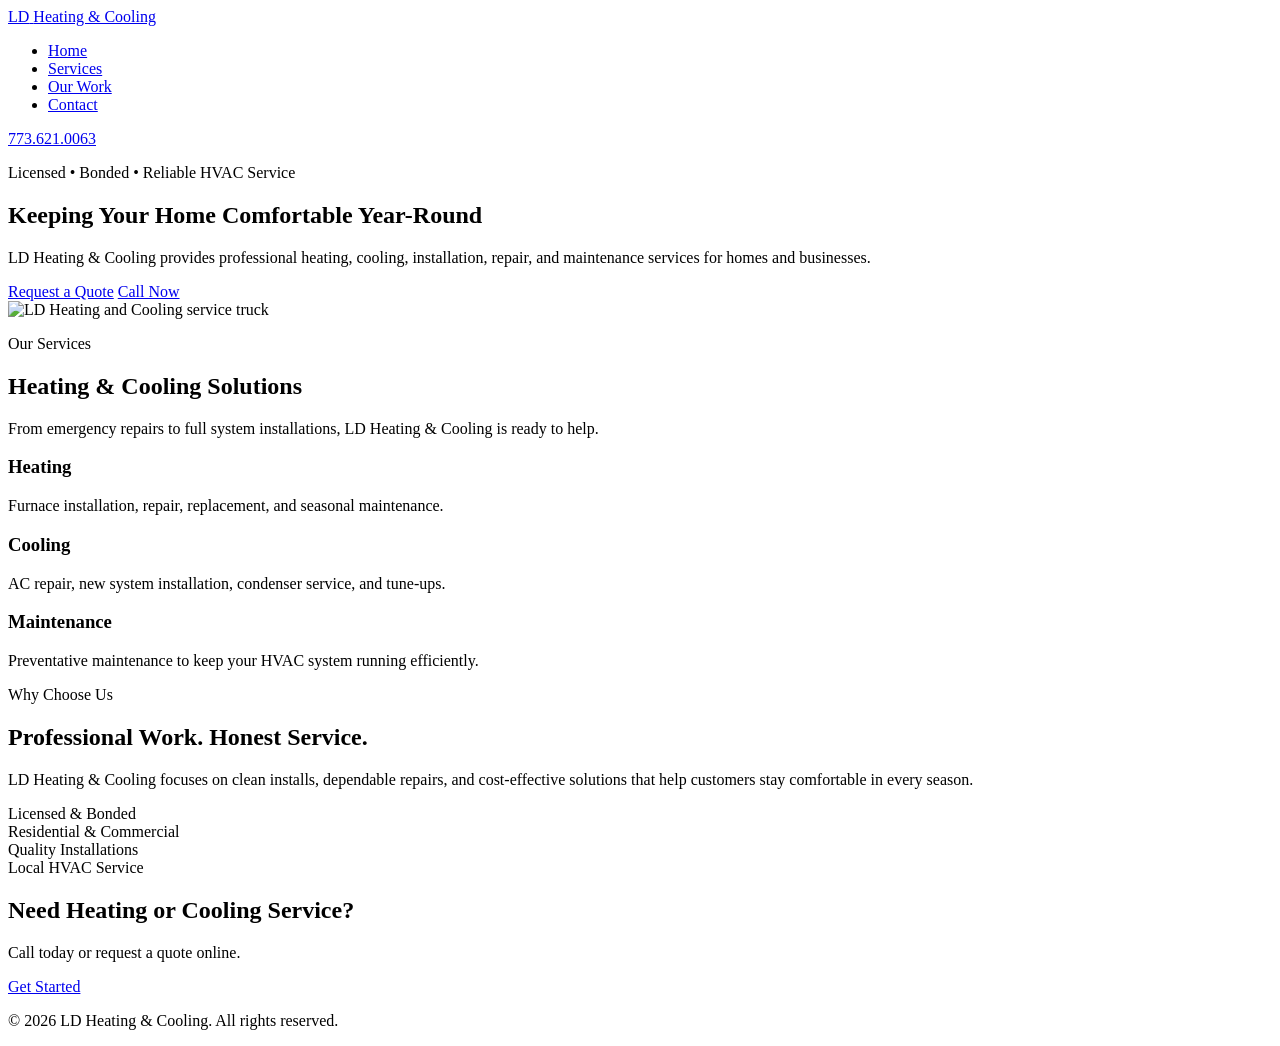
==== index.html @ 89678117 "starting up webpage" ====
<!DOCTYPE html>
<html lang="en">
<head>
  <meta charset="UTF-8">
  <meta name="viewport" content="width=device-width, initial-scale=1.0">
  <title>LD Heating & Cooling</title>
  <link rel="stylesheet" href="css/styles.css">
</head>

<body>
  <header class="site-header">
    <nav class="navbar">
      <a href="index.html" class="logo">
        <span class="logo-mark">LD</span>
        <span>Heating & Cooling</span>
      </a>

      <ul class="nav-links">
        <li><a href="index.html">Home</a></li>
        <li><a href="services.html">Services</a></li>
        <li><a href="gallery.html">Our Work</a></li>
        <li><a href="contact.html">Contact</a></li>
      </ul>

      <a href="tel:7736210063" class="nav-phone">773.621.0063</a>
    </nav>
  </header>

  <main>
    <section class="hero">
      <div class="hero-content">
        <p class="eyebrow">Licensed • Bonded • Reliable HVAC Service</p>
        <h1>Keeping Your Home Comfortable Year-Round</h1>
        <p>
          LD Heating & Cooling provides professional heating, cooling, installation,
          repair, and maintenance services for homes and businesses.
        </p>

        <div class="hero-buttons">
          <a href="contact.html" class="btn primary">Request a Quote</a>
          <a href="tel:7736210063" class="btn secondary">Call Now</a>
        </div>
      </div>

      <div class="hero-image">
        <img src="images/ld-truck.webp" alt="LD Heating and Cooling service truck">
      </div>
    </section>

    <section class="services-preview">
      <div class="section-heading">
        <p class="eyebrow">Our Services</p>
        <h2>Heating & Cooling Solutions</h2>
        <p>From emergency repairs to full system installations, LD Heating & Cooling is ready to help.</p>
      </div>

      <div class="service-grid">
        <article class="service-card">
          <h3>Heating</h3>
          <p>Furnace installation, repair, replacement, and seasonal maintenance.</p>
        </article>

        <article class="service-card">
          <h3>Cooling</h3>
          <p>AC repair, new system installation, condenser service, and tune-ups.</p>
        </article>

        <article class="service-card">
          <h3>Maintenance</h3>
          <p>Preventative maintenance to keep your HVAC system running efficiently.</p>
        </article>
      </div>
    </section>

    <section class="why-us">
      <div>
        <p class="eyebrow">Why Choose Us</p>
        <h2>Professional Work. Honest Service.</h2>
        <p>
          LD Heating & Cooling focuses on clean installs, dependable repairs,
          and cost-effective solutions that help customers stay comfortable in every season.
        </p>
      </div>

      <div class="why-list">
        <div>Licensed & Bonded</div>
        <div>Residential & Commercial</div>
        <div>Quality Installations</div>
        <div>Local HVAC Service</div>
      </div>
    </section>

    <section class="cta">
      <h2>Need Heating or Cooling Service?</h2>
      <p>Call today or request a quote online.</p>
      <a href="contact.html" class="btn primary">Get Started</a>
    </section>
  </main>

  <footer>
    <p>&copy; 2026 LD Heating & Cooling. All rights reserved.</p>
  </footer>
</body>
</html>
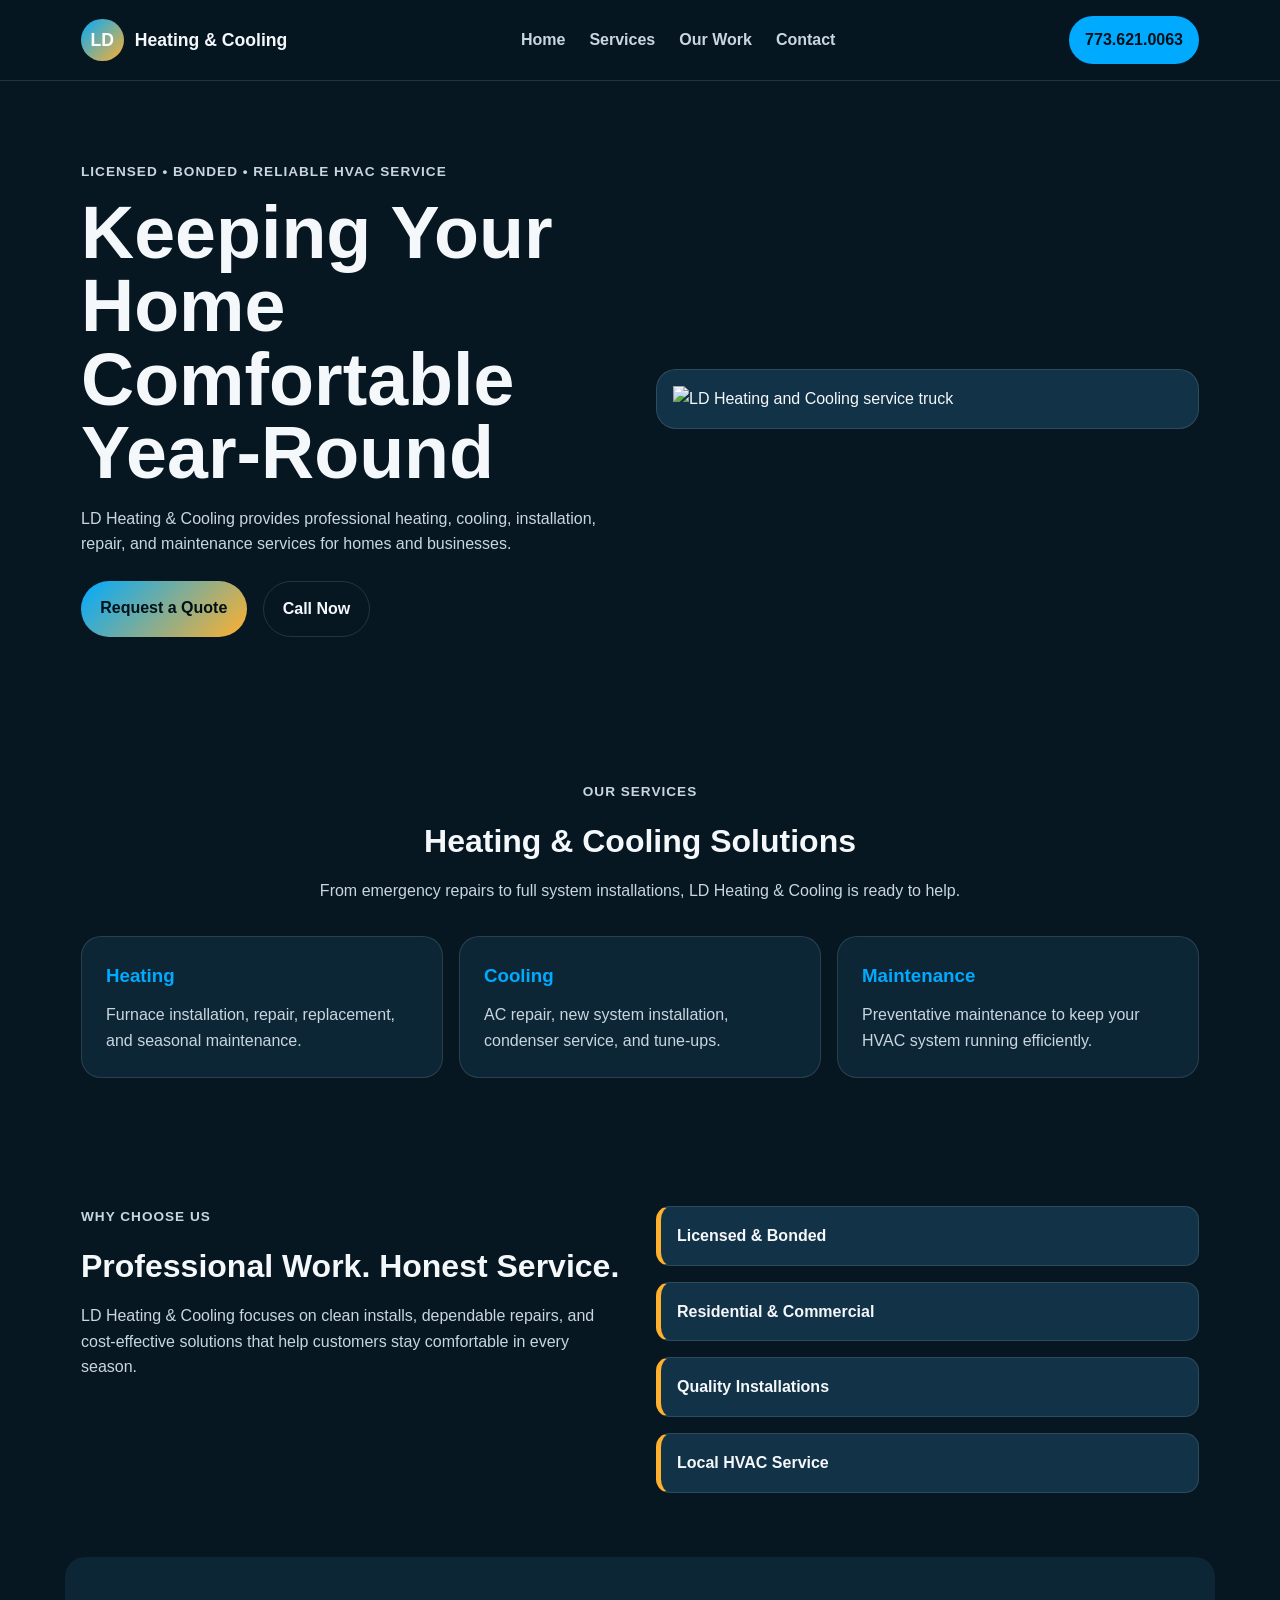
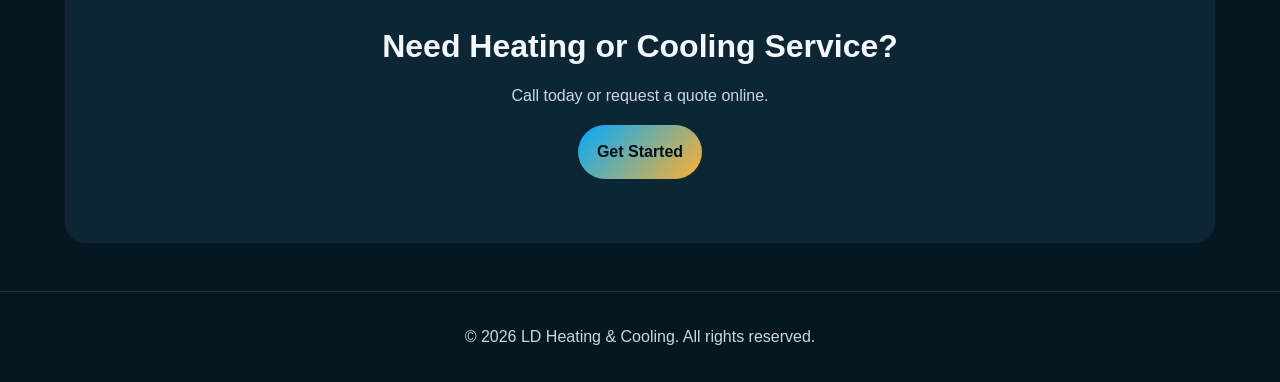
==== commit e358122f: "fixing index to connect to css" ====
--- a/index.html
+++ b/index.html
@@ -4,7 +4,7 @@
   <meta charset="UTF-8">
   <meta name="viewport" content="width=device-width, initial-scale=1.0">
   <title>LD Heating & Cooling</title>
-  <link rel="stylesheet" href="css/styles.css">
+  <link rel="stylesheet" href="styles.css">
 </head>
 
 <body>
--- a/styles.css
+++ b/styles.css
@@ -0,0 +1,277 @@
+* {
+  margin: 0;
+  padding: 0;
+  box-sizing: border-box;
+}
+
+:root {
+  --bg: #071722;
+  --bg-soft: #0d2636;
+  --panel: #123247;
+  --text: #f5f8fb;
+  --muted: #c9d6df;
+  --blue: #00aaff;
+  --orange: #ffb02e;
+  --red: #ff3b3b;
+  --border: rgba(255, 255, 255, 0.12);
+  --radius: 20px;
+  --max-width: 1150px;
+}
+
+body {
+  font-family: Arial, Helvetica, sans-serif;
+  background: var(--bg);
+  color: var(--text);
+  line-height: 1.6;
+}
+
+a {
+  color: inherit;
+  text-decoration: none;
+}
+
+img {
+  max-width: 100%;
+  display: block;
+}
+
+.site-header {
+  position: sticky;
+  top: 0;
+  z-index: 100;
+  background: rgba(7, 23, 34, 0.95);
+  border-bottom: 1px solid var(--border);
+}
+
+.navbar {
+  max-width: var(--max-width);
+  margin: 0 auto;
+  padding: 1rem;
+  display: flex;
+  align-items: center;
+  justify-content: space-between;
+  gap: 1rem;
+}
+
+.logo {
+  display: flex;
+  align-items: center;
+  gap: 0.7rem;
+  font-weight: 800;
+  font-size: 1.1rem;
+}
+
+.logo-mark {
+  background: linear-gradient(135deg, var(--blue), var(--orange));
+  color: #fff;
+  padding: 0.45rem 0.6rem;
+  border-radius: 50%;
+}
+
+.nav-links {
+  list-style: none;
+  display: flex;
+  gap: 1.5rem;
+}
+
+.nav-links a {
+  color: var(--muted);
+  font-weight: 600;
+}
+
+.nav-links a:hover {
+  color: var(--blue);
+}
+
+.nav-phone {
+  background: var(--blue);
+  color: #00111a;
+  padding: 0.7rem 1rem;
+  border-radius: 999px;
+  font-weight: 800;
+}
+
+.hero {
+  max-width: var(--max-width);
+  margin: 0 auto;
+  padding: 5rem 1rem;
+  display: grid;
+  grid-template-columns: 1fr 1fr;
+  gap: 2rem;
+  align-items: center;
+}
+
+.eyebrow {
+  color: var(--orange);
+  font-weight: 800;
+  text-transform: uppercase;
+  letter-spacing: 1px;
+  font-size: 0.85rem;
+  margin-bottom: 0.8rem;
+}
+
+.hero h1 {
+  font-size: clamp(2.4rem, 6vw, 4.6rem);
+  line-height: 1;
+  margin-bottom: 1rem;
+}
+
+.hero p {
+  color: var(--muted);
+  max-width: 600px;
+}
+
+.hero-buttons {
+  display: flex;
+  gap: 1rem;
+  margin-top: 1.5rem;
+  flex-wrap: wrap;
+}
+
+.btn {
+  display: inline-block;
+  padding: 0.9rem 1.2rem;
+  border-radius: 999px;
+  font-weight: 800;
+}
+
+.btn.primary {
+  background: linear-gradient(135deg, var(--blue), var(--orange));
+  color: #00111a;
+}
+
+.btn.secondary {
+  border: 1px solid var(--border);
+  color: var(--text);
+}
+
+.hero-image {
+  background: var(--panel);
+  border: 1px solid var(--border);
+  border-radius: var(--radius);
+  padding: 1rem;
+}
+
+.services-preview,
+.why-us,
+.cta {
+  max-width: var(--max-width);
+  margin: 0 auto;
+  padding: 4rem 1rem;
+}
+
+.section-heading {
+  text-align: center;
+  max-width: 700px;
+  margin: 0 auto 2rem;
+}
+
+.section-heading h2,
+.why-us h2,
+.cta h2 {
+  font-size: 2rem;
+  margin-bottom: 0.7rem;
+}
+
+.section-heading p,
+.why-us p,
+.cta p {
+  color: var(--muted);
+}
+
+.service-grid {
+  display: grid;
+  grid-template-columns: repeat(3, 1fr);
+  gap: 1rem;
+}
+
+.service-card {
+  background: var(--bg-soft);
+  border: 1px solid var(--border);
+  border-radius: var(--radius);
+  padding: 1.5rem;
+}
+
+.service-card h3 {
+  color: var(--blue);
+  margin-bottom: 0.7rem;
+}
+
+.service-card p {
+  color: var(--muted);
+}
+
+.why-us {
+  display: grid;
+  grid-template-columns: 1fr 1fr;
+  gap: 2rem;
+}
+
+.why-list {
+  display: grid;
+  gap: 1rem;
+}
+
+.why-list div {
+  background: var(--panel);
+  border: 1px solid var(--border);
+  border-left: 5px solid var(--orange);
+  border-radius: 14px;
+  padding: 1rem;
+  font-weight: 800;
+}
+
+.cta {
+  text-align: center;
+  background: var(--bg-soft);
+  border-radius: var(--radius);
+  margin-bottom: 3rem;
+}
+
+.cta .btn {
+  margin-top: 1rem;
+}
+
+footer {
+  text-align: center;
+  padding: 2rem 1rem;
+  border-top: 1px solid var(--border);
+  color: var(--muted);
+}
+
+@media (max-width: 800px) {
+  .navbar {
+    flex-wrap: wrap;
+  }
+
+  .nav-links {
+    width: 100%;
+    justify-content: center;
+    flex-wrap: wrap;
+    gap: 1rem;
+  }
+
+  .nav-phone {
+    width: 100%;
+    text-align: center;
+  }
+
+  .hero {
+    grid-template-columns: 1fr;
+    padding: 3rem 1rem;
+  }
+
+  .hero h1 {
+    font-size: 2.6rem;
+  }
+
+  .service-grid,
+  .why-us {
+    grid-template-columns: 1fr;
+  }
+
+  .hero-buttons .btn {
+    width: 100%;
+    text-align: center;
+  }
+}
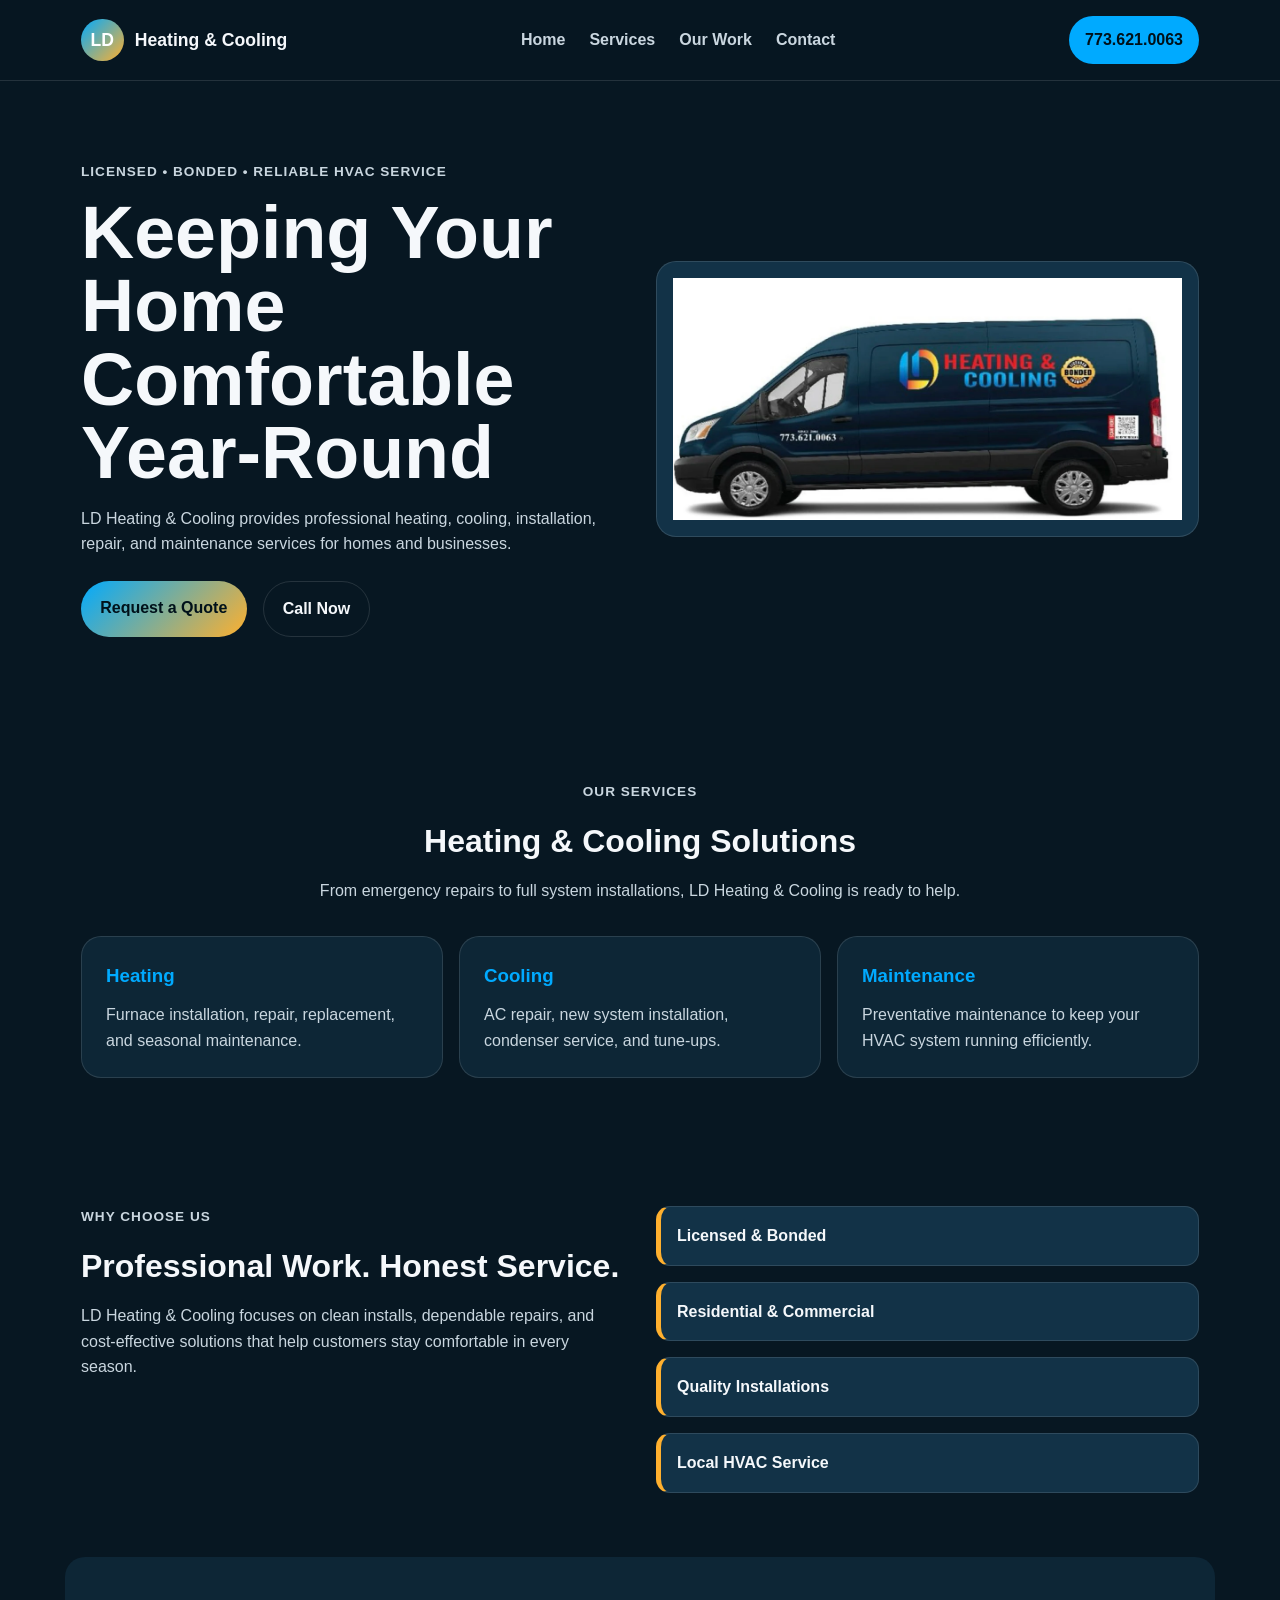
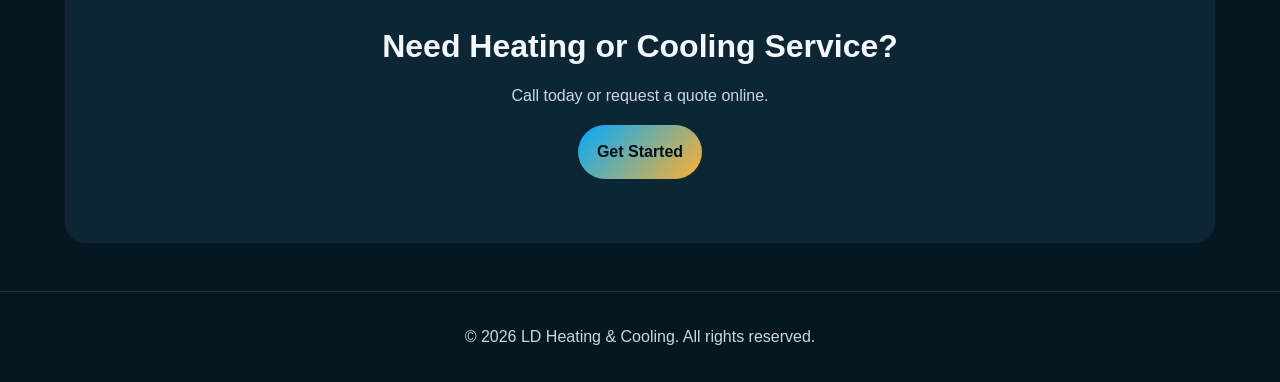
==== commit c5e52826: "adding images and images folder" ====
--- a/index.html
+++ b/index.html
@@ -43,7 +43,7 @@
       </div>
 
       <div class="hero-image">
-        <img src="images/ld-truck.webp" alt="LD Heating and Cooling service truck">
+        <img src="images/LDvan.webp" alt="LD Heating and Cooling service truck">
       </div>
     </section>
 
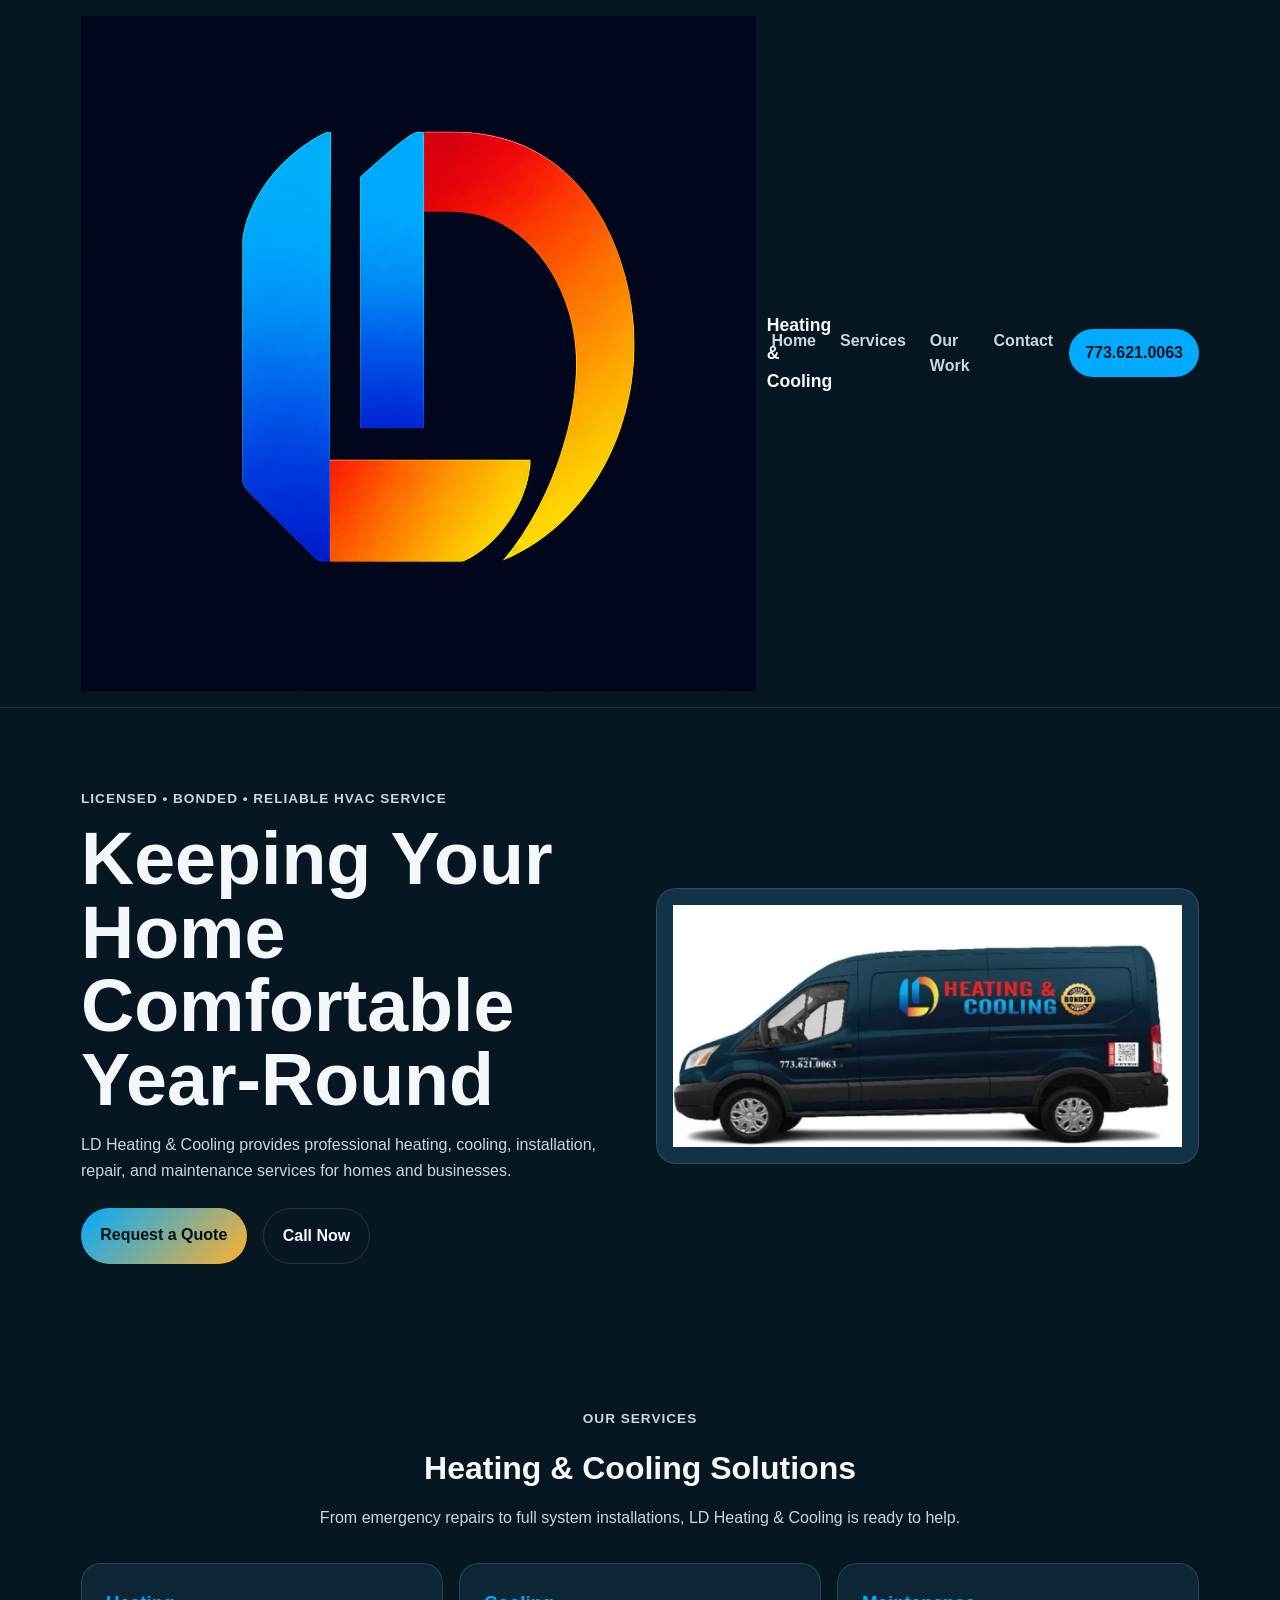
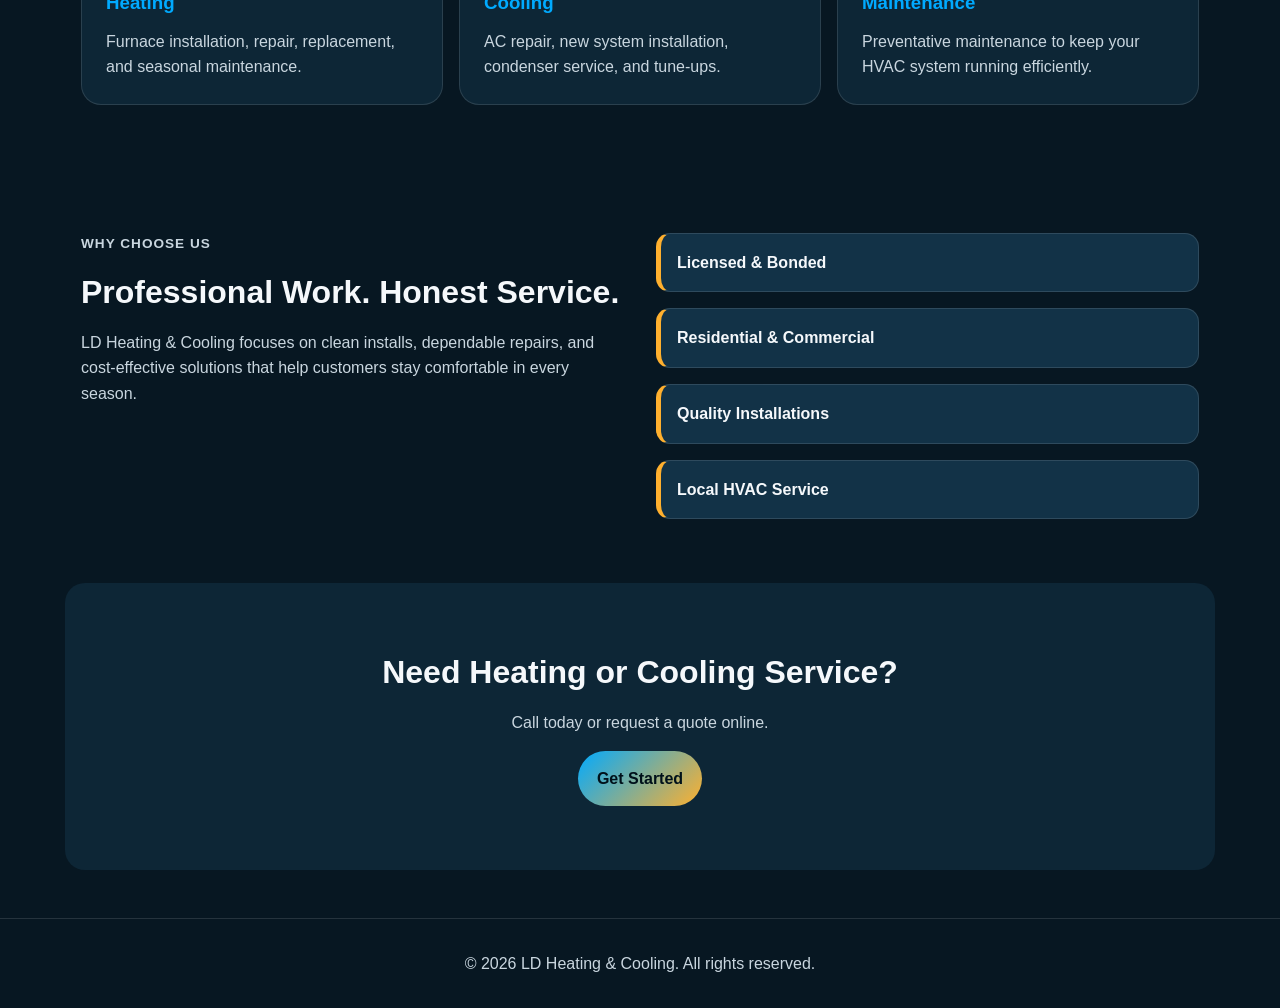
==== commit 27b3ec90: "adding LD logo" ====
--- a/index.html
+++ b/index.html
@@ -11,8 +11,8 @@
   <header class="site-header">
     <nav class="navbar">
       <a href="index.html" class="logo">
-        <span class="logo-mark">LD</span>
-        <span>Heating & Cooling</span>
+       <img src="images/LDLogo.png" alt="LD Heating and Cooling logo" class="logo-img">
+       <span>Heating & Cooling</span>
       </a>
 
       <ul class="nav-links">
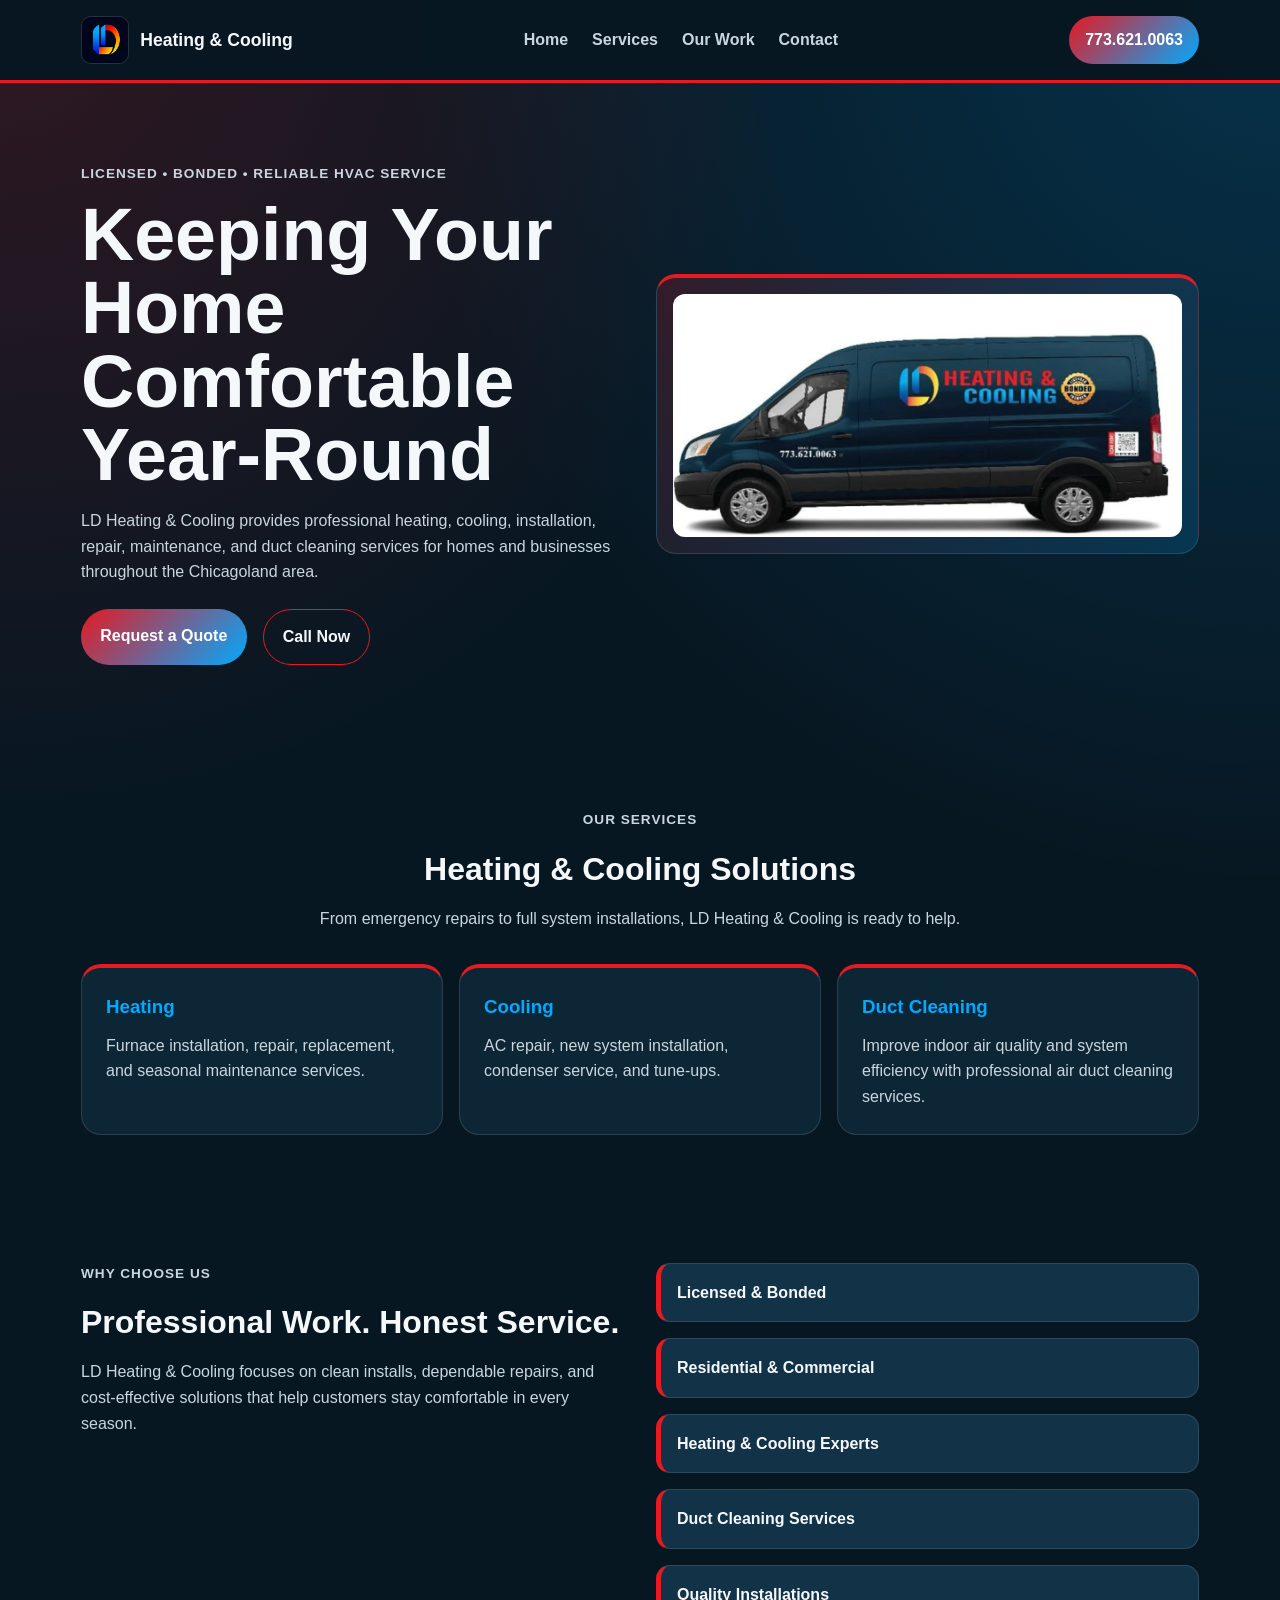
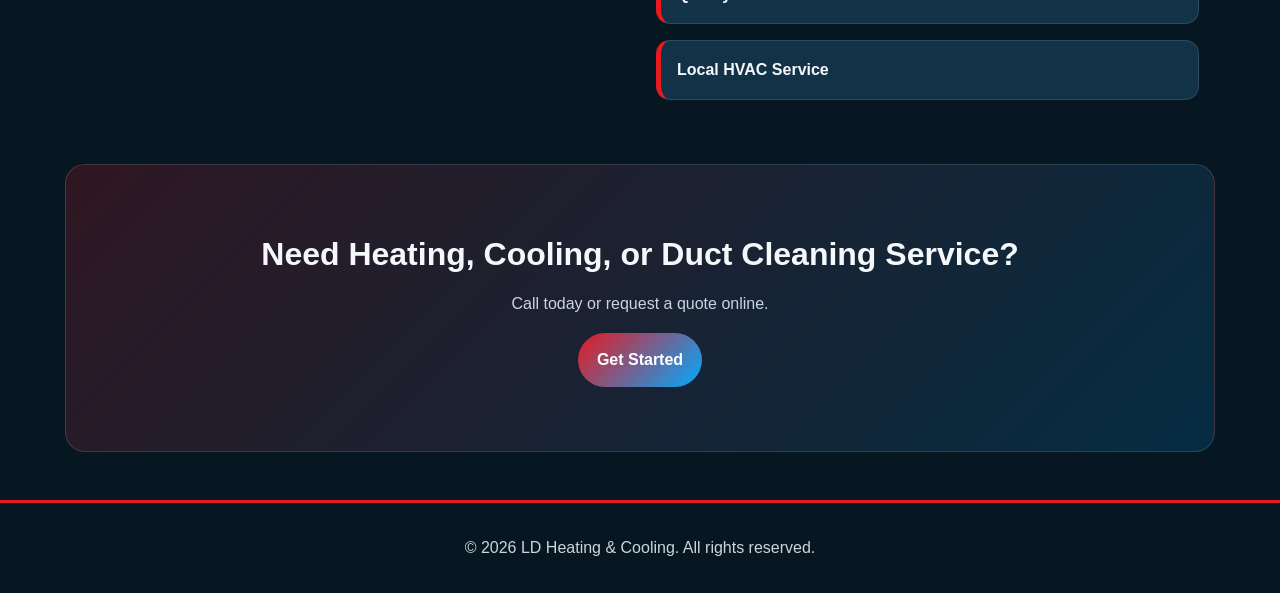
==== commit afb2e31c: "adding duct cleaning" ====
--- a/index.html
+++ b/index.html
@@ -11,8 +11,8 @@
   <header class="site-header">
     <nav class="navbar">
       <a href="index.html" class="logo">
-       <img src="images/LDLogo.png" alt="LD Heating and Cooling logo" class="logo-img">
-       <span>Heating & Cooling</span>
+        <img src="images/LDLogo.png" alt="LD Heating and Cooling logo" class="logo-img">
+        <span>Heating & Cooling</span>
       </a>
 
       <ul class="nav-links">
@@ -27,13 +27,17 @@
   </header>
 
   <main>
+
     <section class="hero">
       <div class="hero-content">
         <p class="eyebrow">Licensed • Bonded • Reliable HVAC Service</p>
+
         <h1>Keeping Your Home Comfortable Year-Round</h1>
+
         <p>
-          LD Heating & Cooling provides professional heating, cooling, installation,
-          repair, and maintenance services for homes and businesses.
+          LD Heating & Cooling provides professional heating, cooling,
+          installation, repair, maintenance, and duct cleaning services
+          for homes and businesses throughout the Chicagoland area.
         </p>
 
         <div class="hero-buttons">
@@ -50,51 +54,82 @@
     <section class="services-preview">
       <div class="section-heading">
         <p class="eyebrow">Our Services</p>
+
         <h2>Heating & Cooling Solutions</h2>
-        <p>From emergency repairs to full system installations, LD Heating & Cooling is ready to help.</p>
+
+        <p>
+          From emergency repairs to full system installations,
+          LD Heating & Cooling is ready to help.
+        </p>
       </div>
 
       <div class="service-grid">
+
         <article class="service-card">
           <h3>Heating</h3>
-          <p>Furnace installation, repair, replacement, and seasonal maintenance.</p>
+
+          <p>
+            Furnace installation, repair, replacement,
+            and seasonal maintenance services.
+          </p>
         </article>
 
         <article class="service-card">
           <h3>Cooling</h3>
-          <p>AC repair, new system installation, condenser service, and tune-ups.</p>
+
+          <p>
+            AC repair, new system installation,
+            condenser service, and tune-ups.
+          </p>
         </article>
 
         <article class="service-card">
-          <h3>Maintenance</h3>
-          <p>Preventative maintenance to keep your HVAC system running efficiently.</p>
+          <h3>Duct Cleaning</h3>
+
+          <p>
+            Improve indoor air quality and system efficiency
+            with professional air duct cleaning services.
+          </p>
         </article>
+
       </div>
     </section>
 
     <section class="why-us">
       <div>
         <p class="eyebrow">Why Choose Us</p>
+
         <h2>Professional Work. Honest Service.</h2>
+
         <p>
-          LD Heating & Cooling focuses on clean installs, dependable repairs,
-          and cost-effective solutions that help customers stay comfortable in every season.
+          LD Heating & Cooling focuses on clean installs,
+          dependable repairs, and cost-effective solutions
+          that help customers stay comfortable in every season.
         </p>
       </div>
 
       <div class="why-list">
         <div>Licensed & Bonded</div>
         <div>Residential & Commercial</div>
+        <div>Heating & Cooling Experts</div>
+        <div>Duct Cleaning Services</div>
         <div>Quality Installations</div>
         <div>Local HVAC Service</div>
       </div>
     </section>
 
     <section class="cta">
-      <h2>Need Heating or Cooling Service?</h2>
-      <p>Call today or request a quote online.</p>
-      <a href="contact.html" class="btn primary">Get Started</a>
+      <h2>Need Heating, Cooling, or Duct Cleaning Service?</h2>
+
+      <p>
+        Call today or request a quote online.
+      </p>
+
+      <a href="contact.html" class="btn primary">
+        Get Started
+      </a>
     </section>
+
   </main>
 
   <footer>
--- a/styles.css
+++ b/styles.css
@@ -12,7 +12,8 @@
   --muted: #c9d6df;
   --blue: #00aaff;
   --orange: #ffb02e;
-  --red: #ff3b3b;
+  --red: #e71921;
+  --red-dark: #a80f16;
   --border: rgba(255, 255, 255, 0.12);
   --radius: 20px;
   --max-width: 1150px;
@@ -20,7 +21,10 @@
 
 body {
   font-family: Arial, Helvetica, sans-serif;
-  background: var(--bg);
+  background:
+    radial-gradient(circle at top left, rgba(231, 25, 33, 0.18), transparent 32%),
+    radial-gradient(circle at top right, rgba(0, 170, 255, 0.18), transparent 35%),
+    var(--bg);
   color: var(--text);
   line-height: 1.6;
 }
@@ -39,8 +43,8 @@
   position: sticky;
   top: 0;
   z-index: 100;
-  background: rgba(7, 23, 34, 0.95);
-  border-bottom: 1px solid var(--border);
+  background: rgba(7, 23, 34, 0.96);
+  border-bottom: 3px solid var(--red);
 }
 
 .navbar {
@@ -61,11 +65,12 @@
   font-size: 1.1rem;
 }
 
-.logo-mark {
-  background: linear-gradient(135deg, var(--blue), var(--orange));
-  color: #fff;
-  padding: 0.45rem 0.6rem;
-  border-radius: 50%;
+.logo-img {
+  width: 48px;
+  height: 48px;
+  object-fit: cover;
+  border-radius: 10px;
+  border: 1px solid var(--border);
 }
 
 .nav-links {
@@ -77,15 +82,16 @@
 .nav-links a {
   color: var(--muted);
   font-weight: 600;
+  transition: color 0.2s ease;
 }
 
 .nav-links a:hover {
-  color: var(--blue);
+  color: var(--red);
 }
 
 .nav-phone {
-  background: var(--blue);
-  color: #00111a;
+  background: linear-gradient(135deg, var(--red), var(--blue));
+  color: #fff;
   padding: 0.7rem 1rem;
   border-radius: 999px;
   font-weight: 800;
@@ -133,23 +139,34 @@
   padding: 0.9rem 1.2rem;
   border-radius: 999px;
   font-weight: 800;
+  transition: transform 0.2s ease, opacity 0.2s ease;
+}
+
+.btn:hover {
+  transform: translateY(-2px);
+  opacity: 0.9;
 }
 
 .btn.primary {
-  background: linear-gradient(135deg, var(--blue), var(--orange));
-  color: #00111a;
+  background: linear-gradient(135deg, var(--red), var(--blue));
+  color: #fff;
 }
 
 .btn.secondary {
-  border: 1px solid var(--border);
+  border: 1px solid var(--red);
   color: var(--text);
 }
 
 .hero-image {
-  background: var(--panel);
-  border: 1px solid var(--border);
+  background: linear-gradient(135deg, rgba(231, 25, 33, 0.18), rgba(0, 170, 255, 0.16));
+  border: 1px solid var(--border);
+  border-top: 4px solid var(--red);
   border-radius: var(--radius);
   padding: 1rem;
+}
+
+.hero-image img {
+  border-radius: calc(var(--radius) - 8px);
 }
 
 .services-preview,
@@ -188,6 +205,7 @@
 .service-card {
   background: var(--bg-soft);
   border: 1px solid var(--border);
+  border-top: 4px solid var(--red);
   border-radius: var(--radius);
   padding: 1.5rem;
 }
@@ -215,7 +233,7 @@
 .why-list div {
   background: var(--panel);
   border: 1px solid var(--border);
-  border-left: 5px solid var(--orange);
+  border-left: 5px solid var(--red);
   border-radius: 14px;
   padding: 1rem;
   font-weight: 800;
@@ -223,7 +241,8 @@
 
 .cta {
   text-align: center;
-  background: var(--bg-soft);
+  background: linear-gradient(135deg, rgba(231, 25, 33, 0.18), rgba(0, 170, 255, 0.15));
+  border: 1px solid var(--border);
   border-radius: var(--radius);
   margin-bottom: 3rem;
 }
@@ -235,13 +254,19 @@
 footer {
   text-align: center;
   padding: 2rem 1rem;
-  border-top: 1px solid var(--border);
-  color: var(--muted);
+  border-top: 3px solid var(--red);
+  color: var(--muted);
+  background: rgba(7, 23, 34, 0.9);
 }
 
 @media (max-width: 800px) {
   .navbar {
     flex-wrap: wrap;
+  }
+
+  .logo {
+    width: 100%;
+    justify-content: center;
   }
 
   .nav-links {
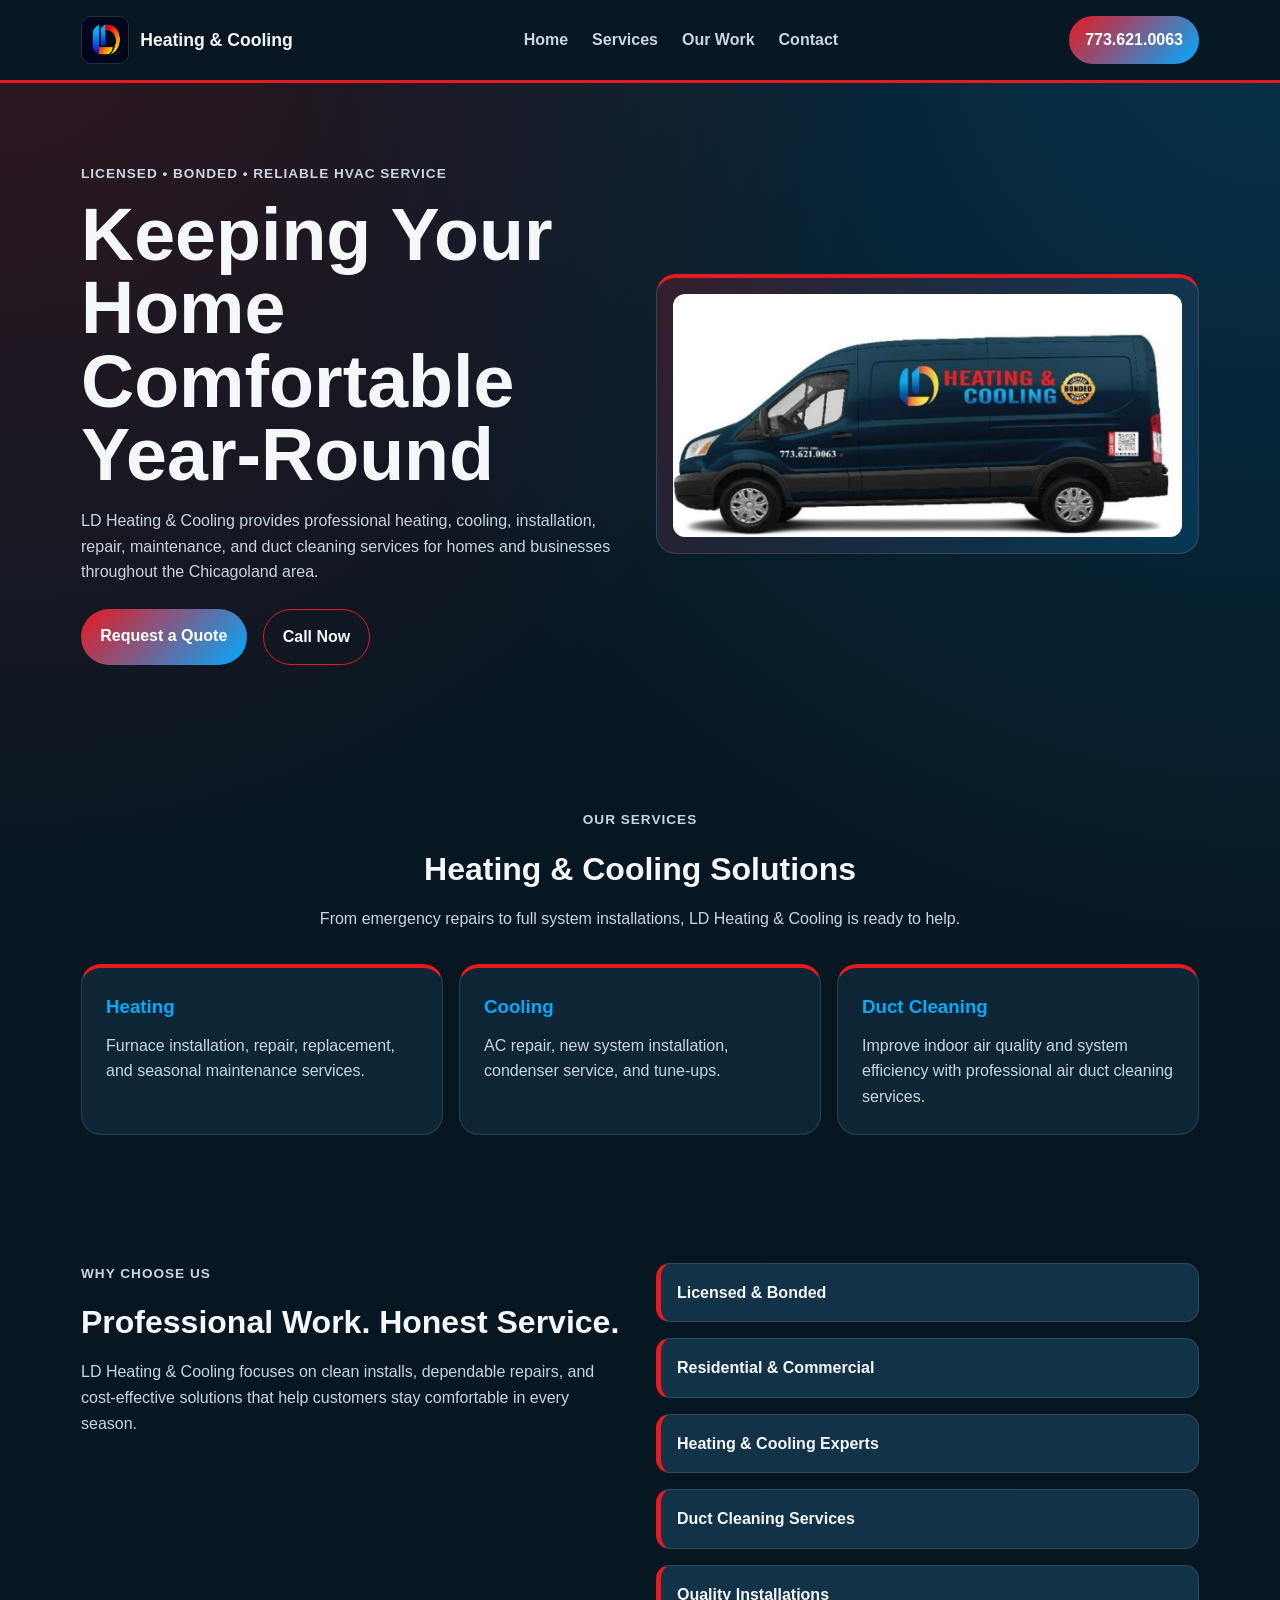
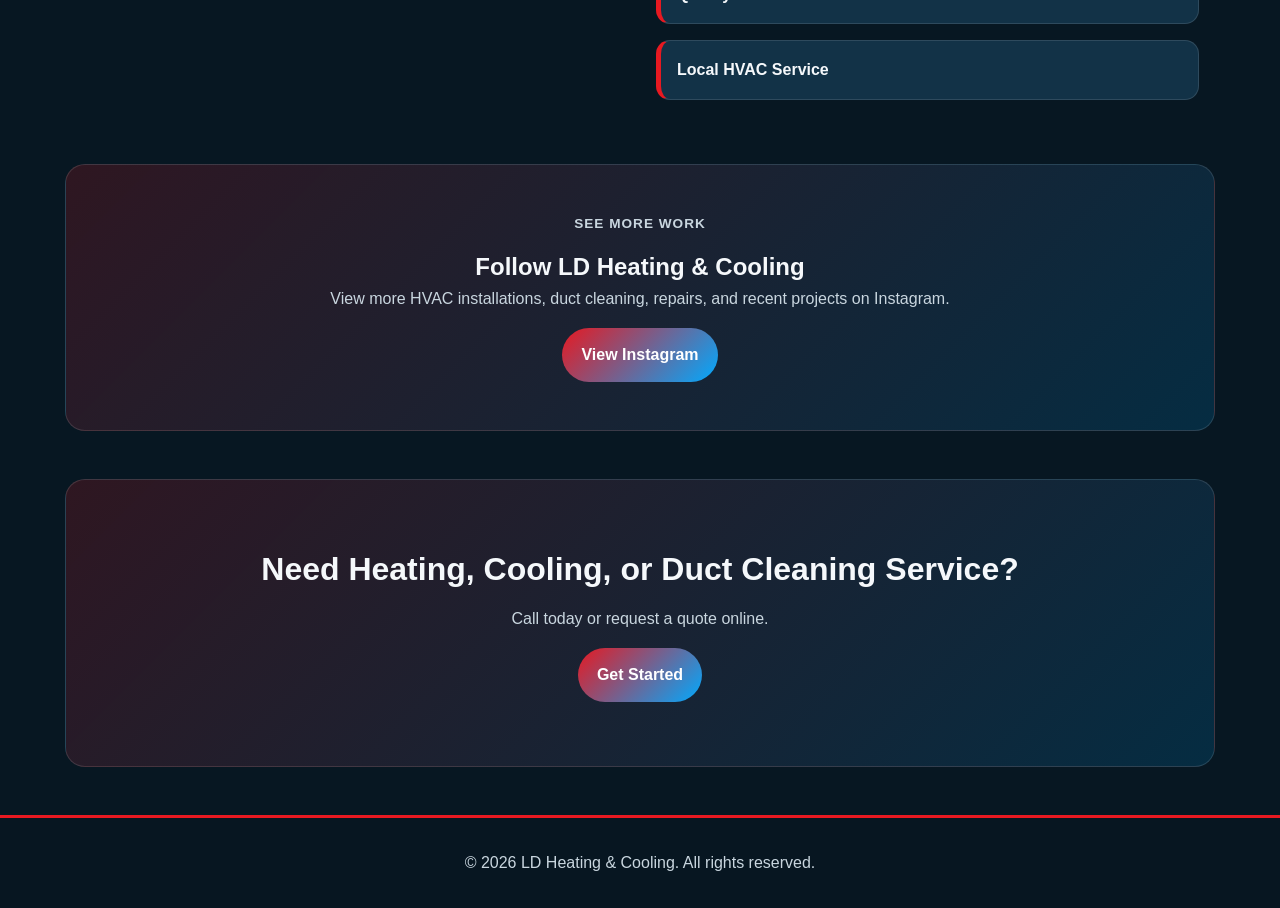
==== commit d13d33ed: "adding instagram on every page" ====
--- a/index.html
+++ b/index.html
@@ -117,7 +117,26 @@
         <div>Local HVAC Service</div>
       </div>
     </section>
+<section class="social-section">
 
+  <p class="eyebrow">See More Work</p>
+
+  <h2>Follow LD Heating & Cooling</h2>
+
+  <p>
+    View more HVAC installations, duct cleaning,
+    repairs, and recent projects on Instagram.
+  </p>
+
+  <a
+    href="https://www.instagram.com/ldheatingandcooling/"
+    target="_blank"
+    class="btn primary"
+  >
+    View Instagram
+  </a>
+
+</section>
     <section class="cta">
       <h2>Need Heating, Cooling, or Duct Cleaning Service?</h2>
 
--- a/styles.css
+++ b/styles.css
@@ -299,4 +299,293 @@
     width: 100%;
     text-align: center;
   }
+}
+
+.page-hero {
+  padding: 5rem 1rem 3rem;
+  text-align: center;
+}
+
+.page-hero-content {
+  max-width: 800px;
+  margin: 0 auto;
+}
+
+.page-hero h1 {
+  font-size: clamp(2.5rem, 6vw, 4.5rem);
+  margin-bottom: 1rem;
+}
+
+.page-hero p {
+  color: var(--muted);
+}
+
+.services-page {
+  max-width: var(--max-width);
+  margin: 0 auto;
+  padding: 2rem 1rem 5rem;
+  display: grid;
+  gap: 4rem;
+}
+
+.service-item {
+  display: grid;
+  grid-template-columns: 1fr 1fr;
+  gap: 2rem;
+  align-items: center;
+}
+
+.service-item.reverse .service-text {
+  order: 2;
+}
+
+.service-item.reverse .service-image {
+  order: 1;
+}
+
+.service-text h2 {
+  font-size: 2rem;
+  margin-bottom: 1rem;
+}
+
+.service-text p {
+  color: var(--muted);
+  margin-bottom: 1.2rem;
+}
+
+.service-text ul {
+  display: grid;
+  gap: 0.7rem;
+  padding-left: 1.2rem;
+}
+
+.service-text li {
+  color: var(--text);
+}
+
+.service-image {
+  background: linear-gradient(
+    135deg,
+    rgba(231, 25, 33, 0.18),
+    rgba(0, 170, 255, 0.16)
+  );
+
+  border: 1px solid var(--border);
+  border-top: 4px solid var(--red);
+  border-radius: var(--radius);
+  padding: 1rem;
+}
+
+.service-image img {
+  width: 100%;
+  height: 100%;
+  object-fit: cover;
+  border-radius: calc(var(--radius) - 8px);
+}
+
+@media (max-width: 900px) {
+
+  .service-item,
+  .service-item.reverse {
+    grid-template-columns: 1fr;
+  }
+
+  .service-item.reverse .service-text,
+  .service-item.reverse .service-image {
+    order: unset;
+  }
+
+}
+
+.work-gallery {
+  max-width: var(--max-width);
+  margin: 0 auto;
+  padding: 2rem 1rem 5rem;
+  display: grid;
+  grid-template-columns: repeat(3, 1fr);
+  gap: 1rem;
+}
+
+.work-card {
+  background: var(--bg-soft);
+  border: 1px solid var(--border);
+  border-top: 4px solid var(--red);
+  border-radius: var(--radius);
+  padding: 1rem;
+}
+
+.work-placeholder {
+  min-height: 220px;
+  background: linear-gradient(
+    135deg,
+    rgba(231, 25, 33, 0.22),
+    rgba(0, 170, 255, 0.18)
+  );
+  border: 1px dashed var(--border);
+  border-radius: calc(var(--radius) - 8px);
+  display: grid;
+  place-items: center;
+  color: var(--muted);
+  font-weight: 800;
+  margin-bottom: 1rem;
+}
+
+.work-card h3 {
+  color: var(--blue);
+  margin-bottom: 0.5rem;
+}
+
+.work-card p {
+  color: var(--muted);
+}
+
+.social-section {
+  max-width: var(--max-width);
+  margin: 0 auto 3rem;
+  padding: 3rem 1rem;
+  text-align: center;
+  background: linear-gradient(
+    135deg,
+    rgba(231, 25, 33, 0.18),
+    rgba(0, 170, 255, 0.15)
+  );
+  border: 1px solid var(--border);
+  border-radius: var(--radius);
+}
+
+.social-section p {
+  color: var(--muted);
+}
+
+.social-section .btn {
+  margin-top: 1rem;
+}
+
+@media (max-width: 900px) {
+  .work-gallery {
+    grid-template-columns: 1fr 1fr;
+  }
+}
+
+@media (max-width: 600px) {
+  .work-gallery {
+    grid-template-columns: 1fr;
+  }
+}
+
+.contact-section {
+  max-width: var(--max-width);
+  margin: 0 auto;
+  padding: 2rem 1rem 5rem;
+
+  display: grid;
+  grid-template-columns: 0.9fr 1.1fr;
+  gap: 2rem;
+}
+
+.contact-info {
+  display: grid;
+  gap: 1rem;
+}
+
+.contact-card {
+  background: var(--bg-soft);
+
+  border: 1px solid var(--border);
+  border-left: 5px solid var(--red);
+
+  border-radius: var(--radius);
+
+  padding: 1.5rem;
+}
+
+.contact-card h2 {
+  margin-bottom: 0.6rem;
+}
+
+.contact-card p {
+  color: var(--muted);
+}
+
+.contact-link {
+  color: var(--blue);
+  font-weight: 800;
+}
+
+.contact-form-wrapper {
+  background: linear-gradient(
+    135deg,
+    rgba(231, 25, 33, 0.18),
+    rgba(0, 170, 255, 0.15)
+  );
+
+  border: 1px solid var(--border);
+  border-top: 4px solid var(--red);
+
+  border-radius: var(--radius);
+
+  padding: 2rem;
+}
+
+.contact-form {
+  display: grid;
+  gap: 1.2rem;
+}
+
+.form-group {
+  display: grid;
+  gap: 0.5rem;
+}
+
+.form-group label {
+  font-weight: 700;
+}
+
+.form-group input,
+.form-group select,
+.form-group textarea {
+  width: 100%;
+
+  background: rgba(255, 255, 255, 0.06);
+
+  border: 1px solid var(--border);
+
+  border-radius: 14px;
+
+  padding: 1rem;
+
+  color: var(--text);
+
+  font-size: 1rem;
+
+  outline: none;
+}
+
+.form-group input::placeholder,
+.form-group textarea::placeholder {
+  color: rgba(255, 255, 255, 0.55);
+}
+
+.form-group input:focus,
+.form-group select:focus,
+.form-group textarea:focus {
+  border-color: var(--blue);
+}
+
+.form-group textarea {
+  resize: vertical;
+}
+
+.contact-form button {
+  border: none;
+  cursor: pointer;
+  font-size: 1rem;
+}
+
+@media (max-width: 900px) {
+
+  .contact-section {
+    grid-template-columns: 1fr;
+  }
+
 }
